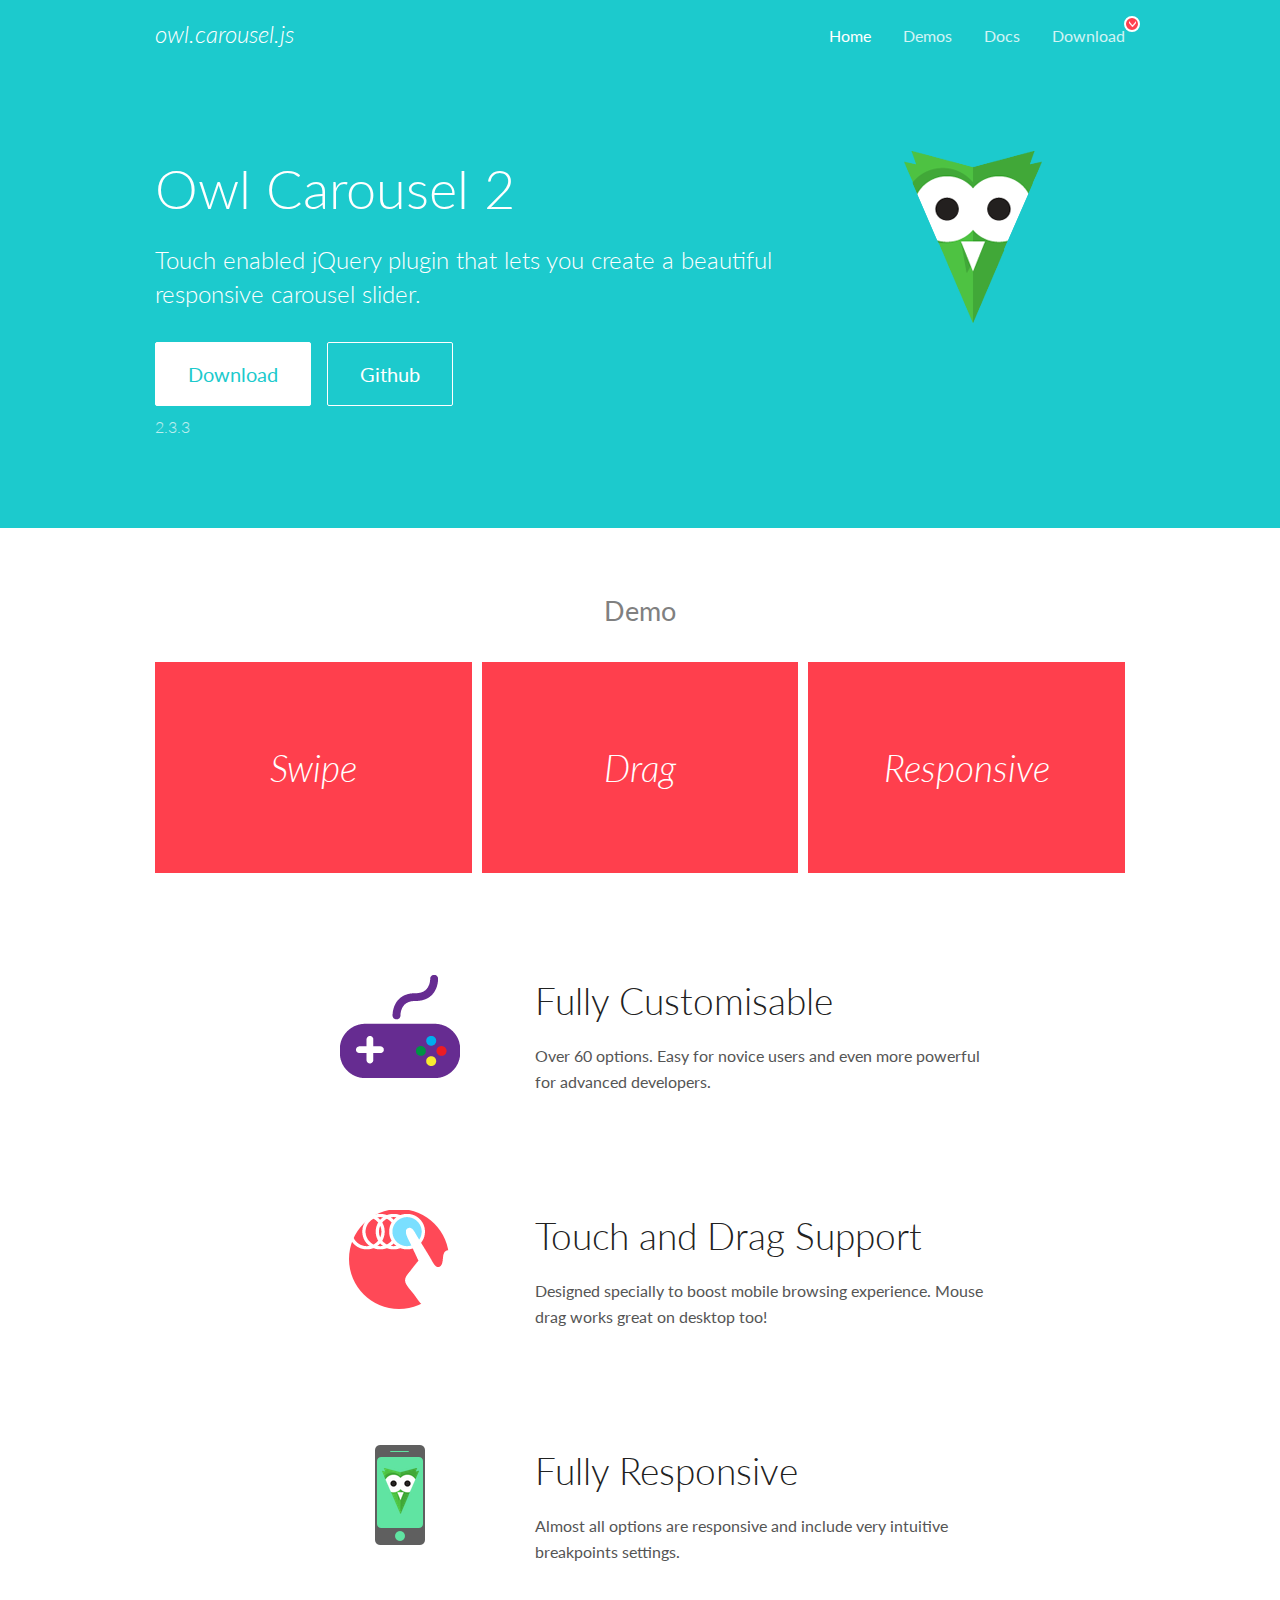
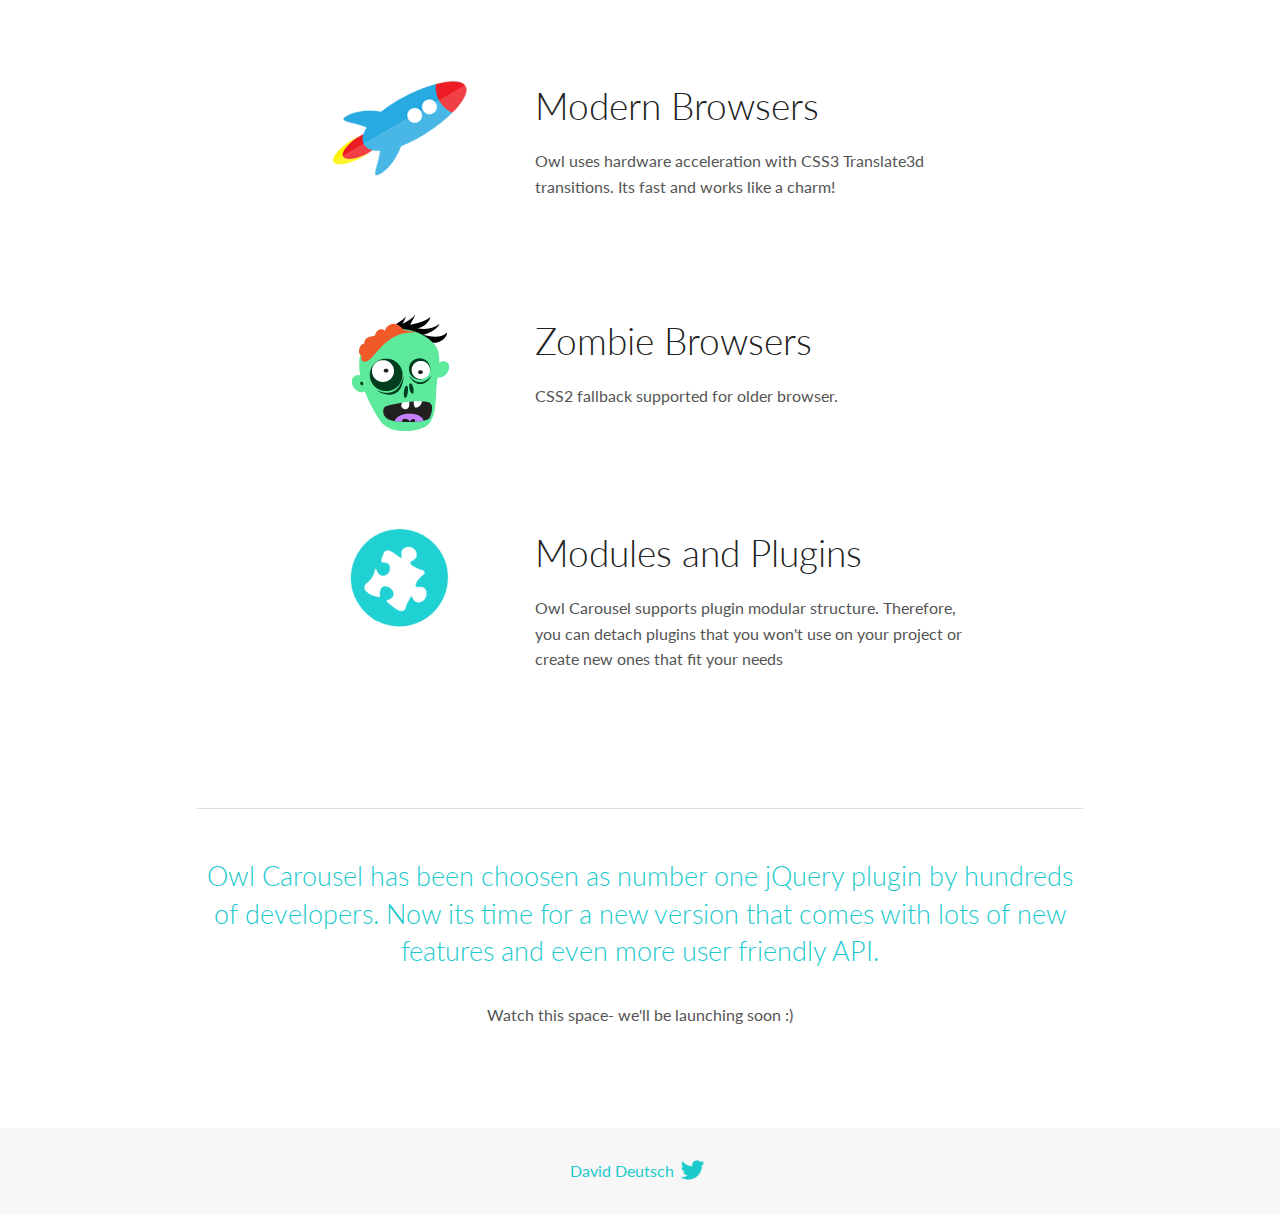
==== libs/owlcarousel/docs/index.html @ d64833ad "nnn" ====
<!DOCTYPE html>
<html lang="en">
  <head>

    <!-- head -->
    <meta charset="utf-8">
    <meta name="msapplication-tap-highlight" content="no" />
    <meta name="viewport" content="width=device-width, initial-scale=1.0" />
    <meta name="description" content="Touch enabled jQuery plugin that lets you create beautiful responsive carousel slider.">
    <meta name="author" content="David Deutsch">
    <title>
      Home | Owl Carousel | 2.3.3
    </title>

    <!-- Stylesheets -->
    <link href='https://fonts.googleapis.com/css?family=Lato:300,400,700,400italic,300italic' rel='stylesheet' type='text/css'>
    <link rel="stylesheet" href="assets/css/docs.theme.min.css">

    <!-- Owl Stylesheets -->
    <link rel="stylesheet" href="assets/owlcarousel/assets/owl.carousel.min.css">
    <link rel="stylesheet" href="assets/owlcarousel/assets/owl.theme.default.min.css">

    <!-- HTML5 shim and Respond.js IE8 support of HTML5 elements and media queries -->

    <!--[if lt IE 9]>
      <script src="https://oss.maxcdn.com/libs/html5shiv/3.7.0/html5shiv.js"></script>
      <script src="https://oss.maxcdn.com/libs/respond.js/1.3.0/respond.min.js"></script>
    <![endif]-->

    <!-- Favicons -->
    <link rel="apple-touch-icon-precomposed" sizes="144x144" href="assets/ico/apple-touch-icon-144-precomposed.png">
    <link rel="shortcut icon" href="assets/ico/favicon.png">
    <link rel="shortcut icon" href="favicon.ico">

    <!-- Yeah i know js should not be in header. Its required for demos.-->

    <!-- javascript -->
    <script src="assets/vendors/jquery.min.js"></script>
    <script src="assets/owlcarousel/owl.carousel.js"></script>
  </head>
  <body>

    <!-- header -->
    <header class="header">
      <div class="row">
        <div class="large-12 columns">
          <div class="brand left">
            <h3>
              <a href="/OwlCarousel2/">owl.carousel.js</a> 
            </h3>
          </div>
          <a id="toggle-nav" class="right">
            <span></span> <span></span> <span></span> 
          </a> 
          <div class="nav-bar">
            <ul class="clearfix">
              <li class="active">
                <a href="/OwlCarousel2/index.html">Home</a> 
              </li>
              <li> <a href="/OwlCarousel2/demos/demos.html">Demos</a>  </li>
              <li> <a href="/OwlCarousel2/docs/started-welcome.html">Docs</a>  </li>
              <li>
                <a href="https://github.com/OwlCarousel2/OwlCarousel2/archive/2.3.3.zip">Download</a> 
                <span class="download"></span> 
              </li>
            </ul>
          </div>
        </div>
      </div>
    </header>

    <!-- home panel -->
    <section id="hero">
      <div class="row">
        <div class="large-8 medium-8 columns">
          <h1>Owl Carousel 2</h1>
          <h4>Touch enabled jQuery plugin that lets you create a beautiful responsive carousel slider.</h4>
          <a href="https://github.com/OwlCarousel2/OwlCarousel2/archive/2.3.3.zip" class="hero-button">Download</a> 
          <a href="https://github.com/OwlCarousel2/OwlCarousel2" class="hero-button outline">Github</a> 
          <p>2.3.3</p>
        </div>
        <div class="large-4 medium-4 columns">
          <img class="owl-logo" src="assets/img/owl-logo.png" alt="mr. Owl">
        </div>
      </div>
    </section>

    <!-- body -->
    <div class="home-demo">
      <div class="row">
        <div class="large-12 columns">
          <h3>Demo</h3>
          <div class="owl-carousel">
            <div class="item">
              <h2>Swipe</h2>
            </div>
            <div class="item">
              <h2>Drag</h2>
            </div>
            <div class="item">
              <h2>Responsive</h2>
            </div>
            <div class="item">
              <h2>CSS3</h2>
            </div>
            <div class="item">
              <h2>Fast</h2>
            </div>
            <div class="item">
              <h2>Easy</h2>
            </div>
            <div class="item">
              <h2>Free</h2>
            </div>
            <div class="item">
              <h2>Upgradable</h2>
            </div>
            <div class="item">
              <h2>Tons of options</h2>
            </div>
            <div class="item">
              <h2>Infinity</h2>
            </div>
            <div class="item">
              <h2>Auto Width</h2>
            </div>
          </div>
        </div>
      </div>
    </div>
    <script>
      var owl = $('.owl-carousel');
      owl.owlCarousel({
        margin: 10,
        loop: true,
        responsive: {
          0: {
            items: 1
          },
          600: {
            items: 2
          },
          1000: {
            items: 3
          }
        }
      })
    </script>

    <!-- features -->
    <div id="features">
      <div class="row">
        <div class="small-12 medium-9 small-centered columns">
          <section class="row feature">
            <div class="medium-4 small-12 columns">
              <img src="assets/img/feature-options.png" alt="">
            </div>
            <div class="medium-8 small-12 columns">
              <h2>Fully Customisable</h2>
              <p>Over 60 options. Easy for novice users and even more powerful for advanced developers.</p>
            </div>
          </section>
          <section class="row feature">
            <div class="medium-4 small-12 columns">
              <img src="assets/img/feature-drag.png" alt="">
            </div>
            <div class="medium-8 small-12 columns">
              <h2>Touch and Drag Support</h2>
              <p>Designed specially to boost mobile browsing experience. Mouse drag works great on desktop too!</p>
            </div>
          </section>
          <section class="row feature">
            <div class="medium-4 small-12 columns">
              <img src="assets/img/feature-responsive.png" alt="">
            </div>
            <div class="medium-8 small-12 columns">
              <h2>Fully Responsive</h2>
              <p>Almost all options are responsive and include very intuitive breakpoints settings.</p>
            </div>
          </section>
          <section class="row feature">
            <div class="medium-4 small-12 columns">
              <img src="assets/img/feature-modern.png" alt="">
            </div>
            <div class="medium-8 small-12 columns">
              <h2>Modern Browsers</h2>
              <p>Owl uses hardware acceleration with CSS3 Translate3d transitions. Its fast and works like a charm! </p>
            </div>
          </section>
          <section class="row feature">
            <div class="medium-4 small-12 columns">
              <img src="assets/img/feature-zombie.png" alt="">
            </div>
            <div class="medium-8 small-12 columns">
              <h2>Zombie Browsers</h2>
              <p>CSS2 fallback supported for older browser.</p>
            </div>
          </section>
          <section class="row feature">
            <div class="medium-4 small-12 columns">
              <img src="assets/img/feature-module.png" alt="">
            </div>
            <div class="medium-8 small-12 columns">
              <h2>Modules and Plugins</h2>
              <p>Owl Carousel supports plugin modular structure. Therefore, you can detach plugins that you won&#x27;t use on your project or create new ones that fit your needs</p>
            </div>
          </section>
        </div>
      </div>
    </div>

    <!-- footer -->
    <section id="teaser-text">
      <div class="row">
        <div class="small-12 medium-11 small-centered columns">
          <hr>
          <h3 id="owl-carousel-has-been-choosen-as-number-one-jquery-plugin-by-hundreds-of-developers-now-its-time-for-a-new-version-that-comes-with-lots-of-new-features-and-even-more-user-friendly-api-">Owl Carousel has been choosen as number one jQuery plugin by hundreds of developers. Now its time for a new version that comes with lots of new features and even more user friendly API.</h3>
          <p>Watch this space- we&#39;ll be launching soon :)</p>
        </div>
      </div>
    </section>

    <!-- footer -->
    <footer class="footer">
      <div class="row">
        <div class="large-12 columns">
          <h5>
            <a href="/OwlCarousel2/docs/support-contact.html">David Deutsch</a> 
            <a id="custom-tweet-button" href="https://twitter.com/share?url=https://github.com/OwlCarousel2/OwlCarousel2&text=Owl Carousel - This is so awesome! " target="_blank"></a> 
          </h5>
        </div>
      </div>
    </footer>

    <!-- vendors -->
    <script src="assets/vendors/highlight.js"></script>
    <script src="assets/js/app.js"></script>
  </body>
</html>
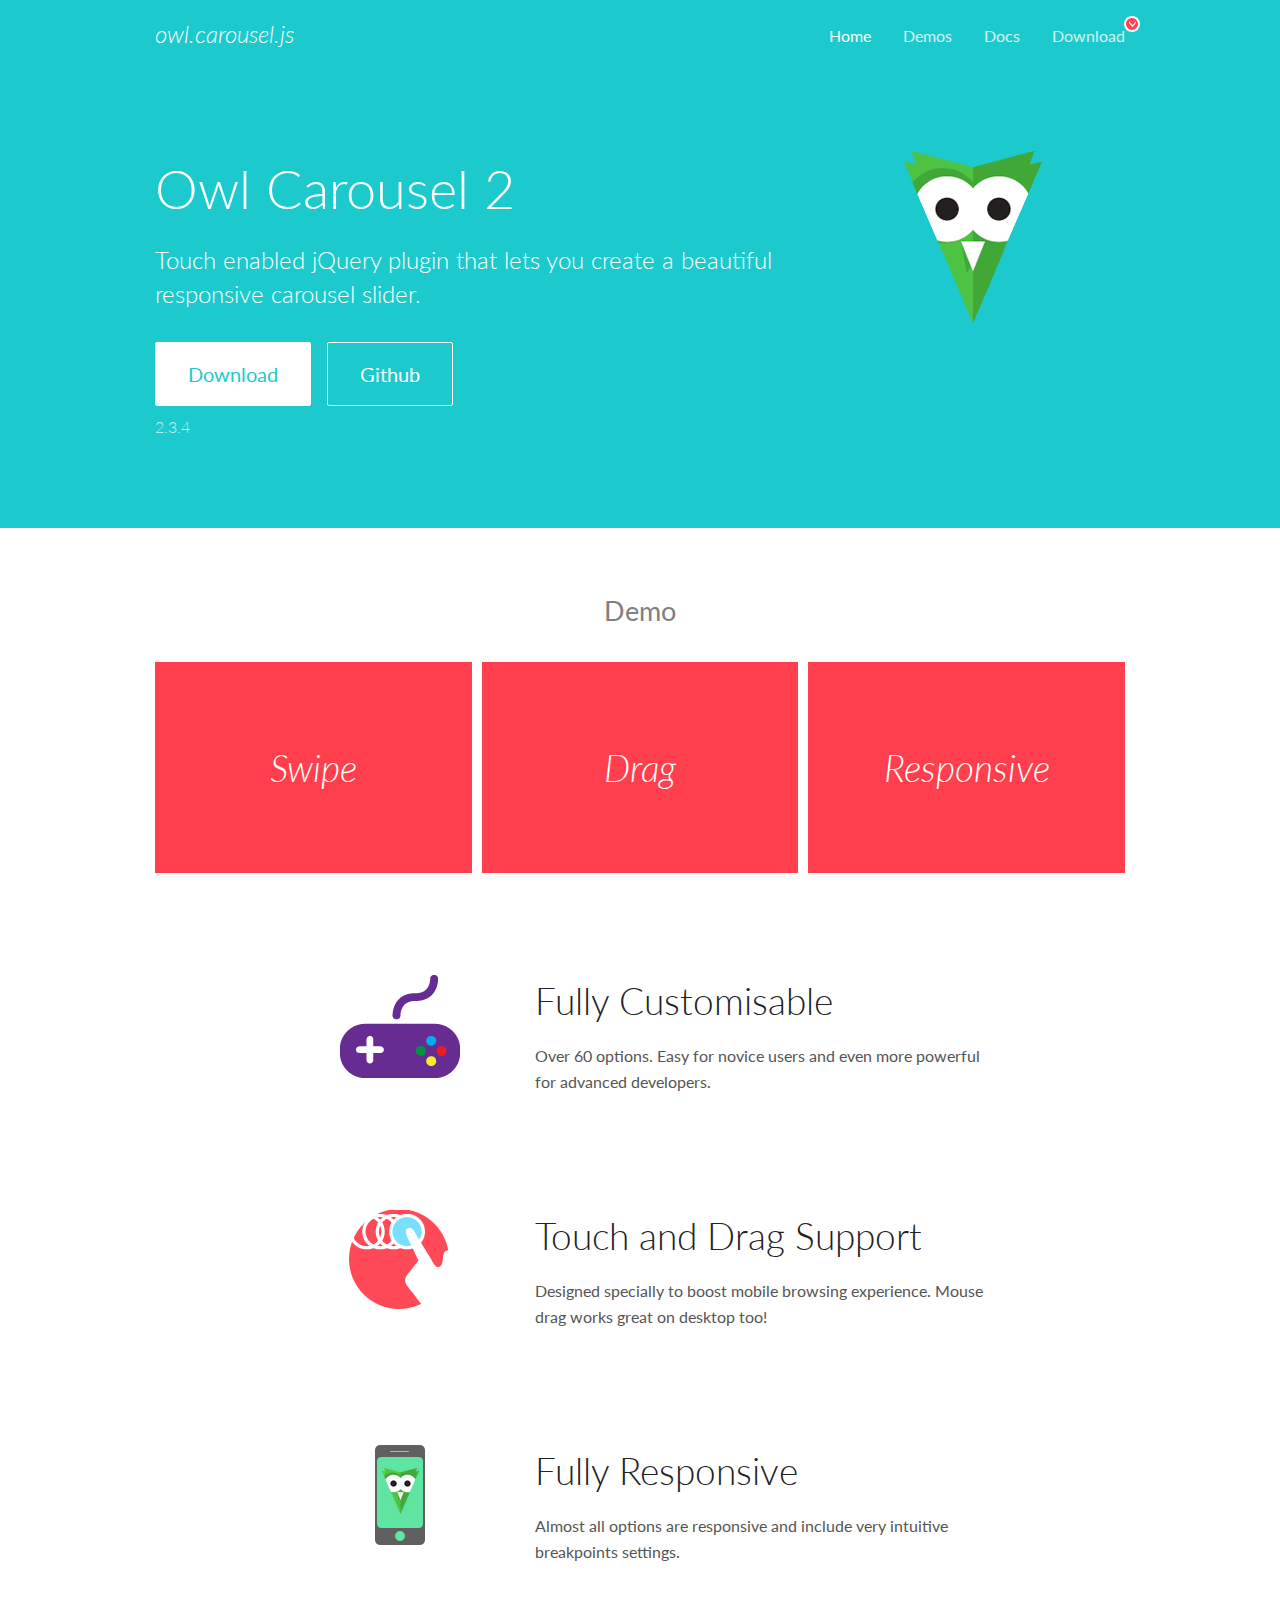
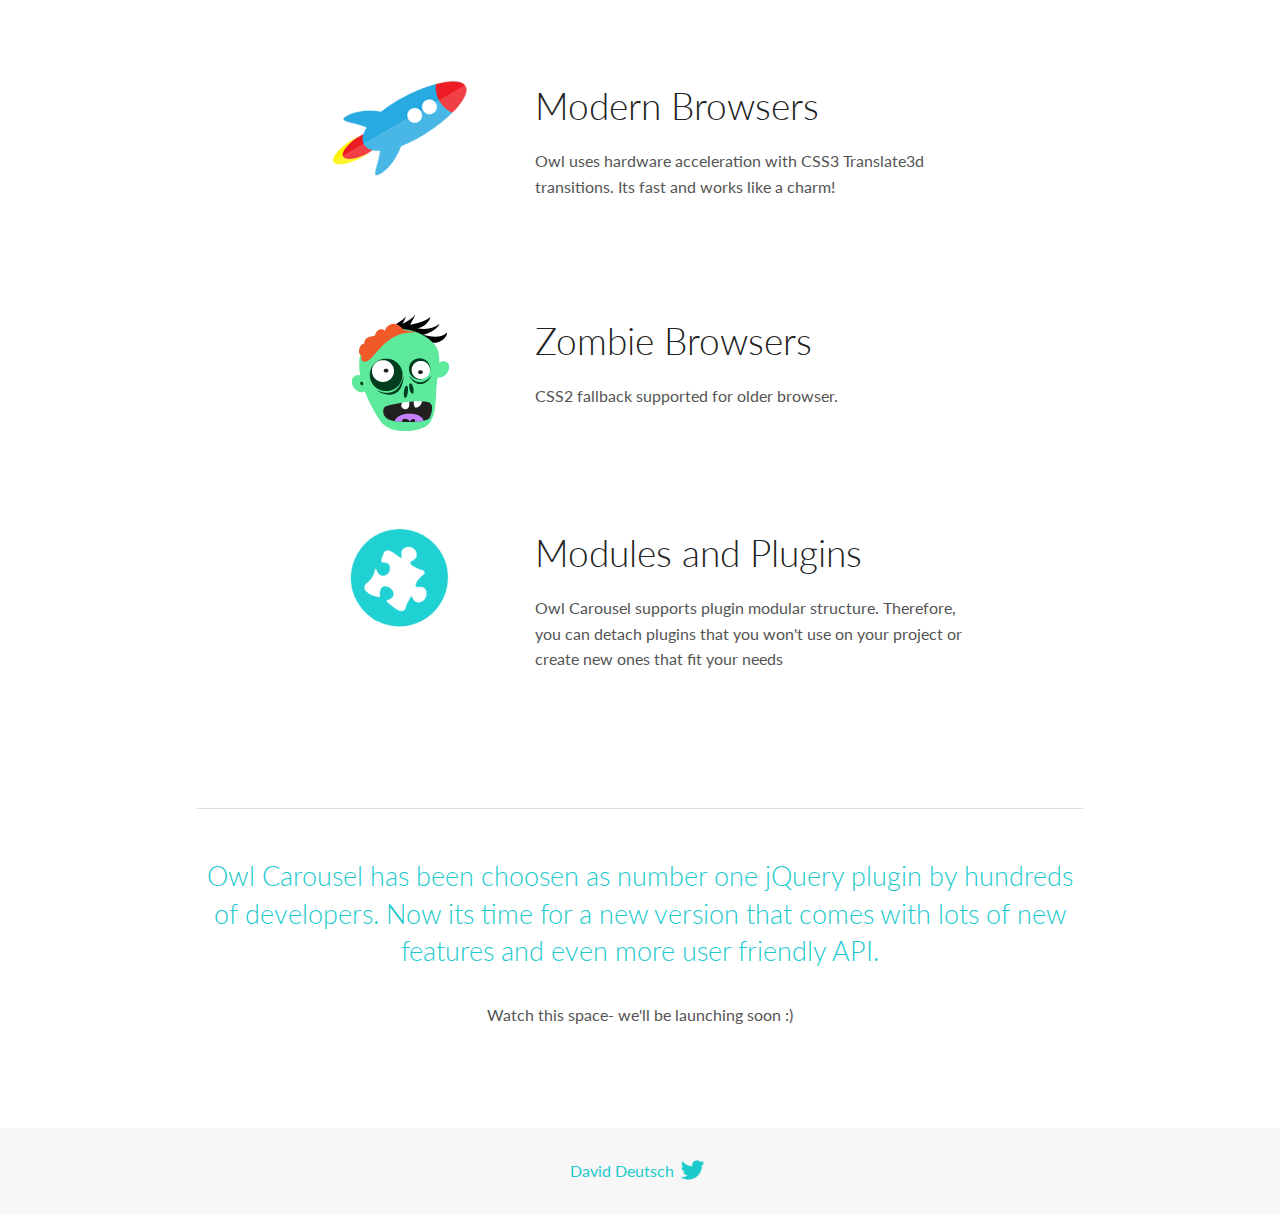
==== commit eaa0e31e: "zzz" ====
--- a/libs/owlcarousel/docs/index.html
+++ b/libs/owlcarousel/docs/index.html
@@ -9,7 +9,7 @@
     <meta name="description" content="Touch enabled jQuery plugin that lets you create beautiful responsive carousel slider.">
     <meta name="author" content="David Deutsch">
     <title>
-      Home | Owl Carousel | 2.3.3
+      Home | Owl Carousel | 2.3.4
     </title>
 
     <!-- Stylesheets -->
@@ -60,7 +60,7 @@
               <li> <a href="/OwlCarousel2/demos/demos.html">Demos</a>  </li>
               <li> <a href="/OwlCarousel2/docs/started-welcome.html">Docs</a>  </li>
               <li>
-                <a href="https://github.com/OwlCarousel2/OwlCarousel2/archive/2.3.3.zip">Download</a> 
+                <a href="https://github.com/OwlCarousel2/OwlCarousel2/archive/2.3.4.zip">Download</a> 
                 <span class="download"></span> 
               </li>
             </ul>
@@ -75,9 +75,9 @@
         <div class="large-8 medium-8 columns">
           <h1>Owl Carousel 2</h1>
           <h4>Touch enabled jQuery plugin that lets you create a beautiful responsive carousel slider.</h4>
-          <a href="https://github.com/OwlCarousel2/OwlCarousel2/archive/2.3.3.zip" class="hero-button">Download</a> 
+          <a href="https://github.com/OwlCarousel2/OwlCarousel2/archive/2.3.4.zip" class="hero-button">Download</a> 
           <a href="https://github.com/OwlCarousel2/OwlCarousel2" class="hero-button outline">Github</a> 
-          <p>2.3.3</p>
+          <p>2.3.4</p>
         </div>
         <div class="large-4 medium-4 columns">
           <img class="owl-logo" src="assets/img/owl-logo.png" alt="mr. Owl">
